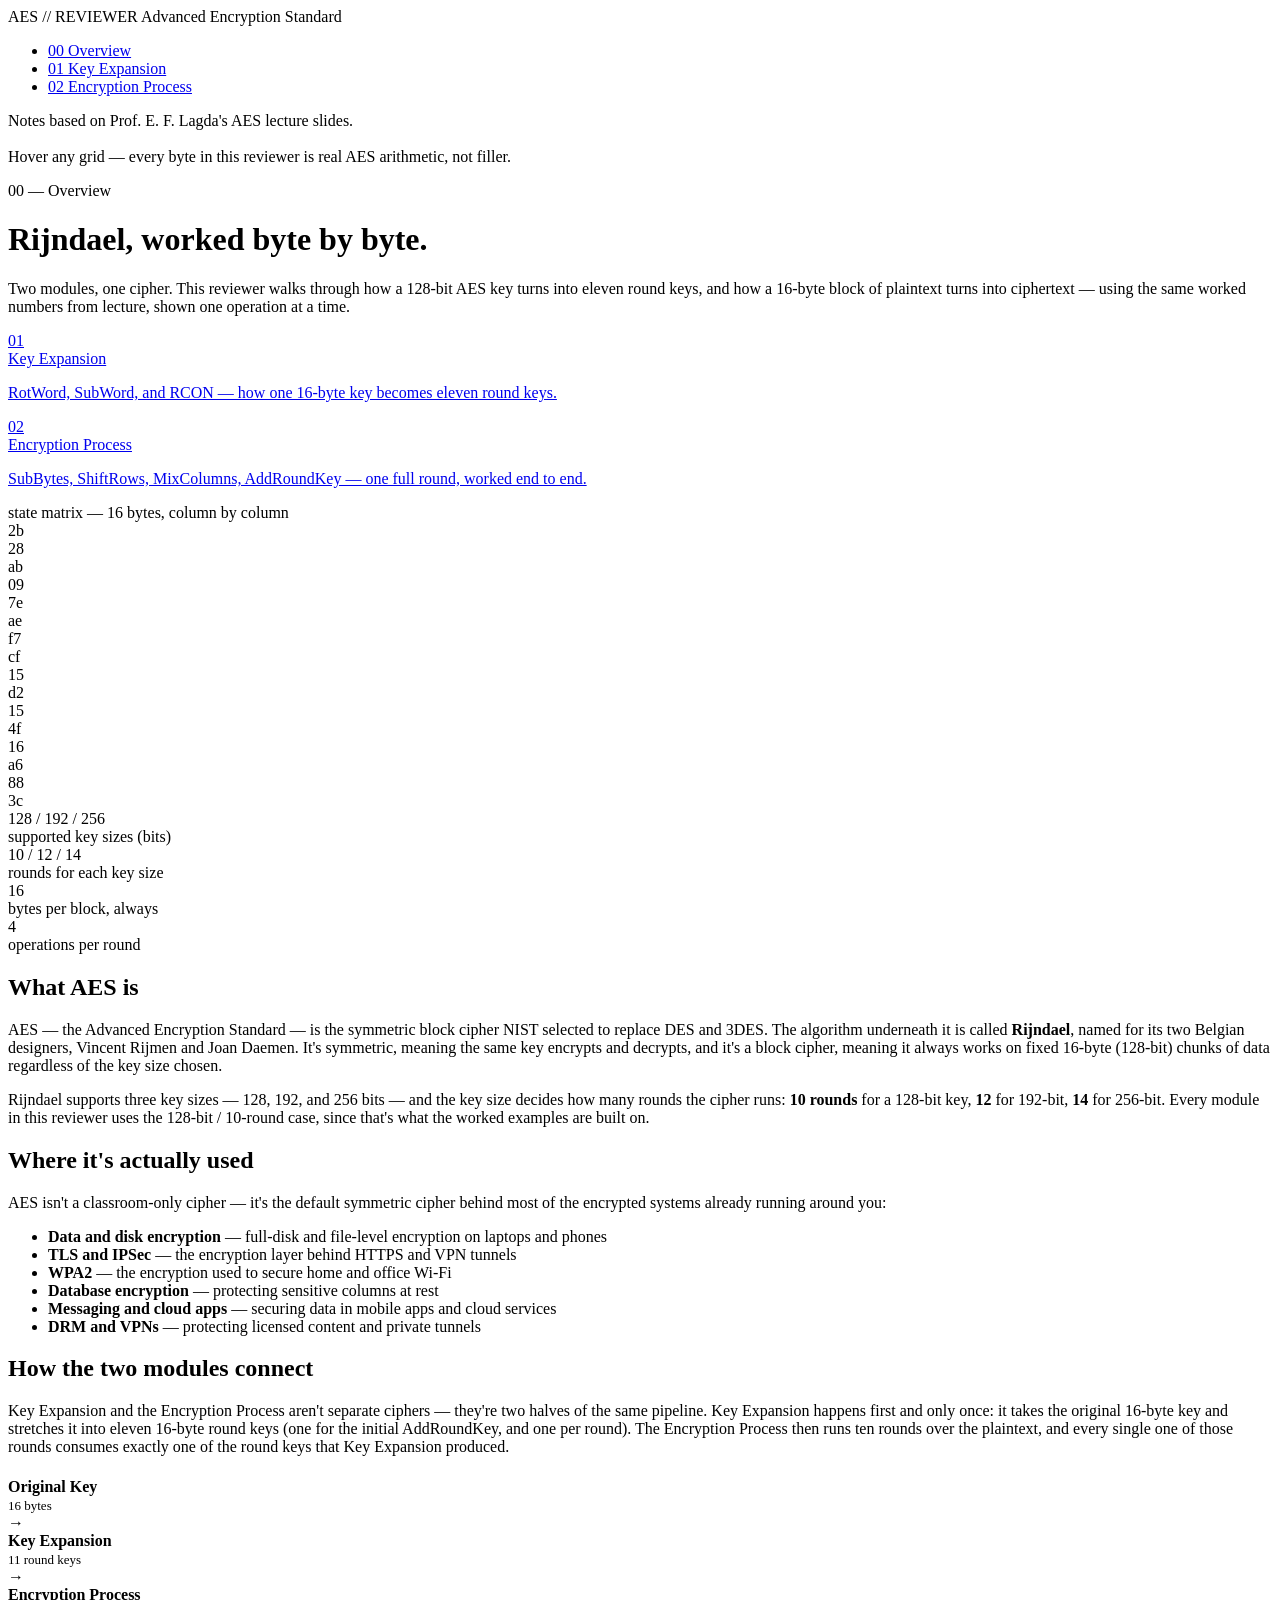
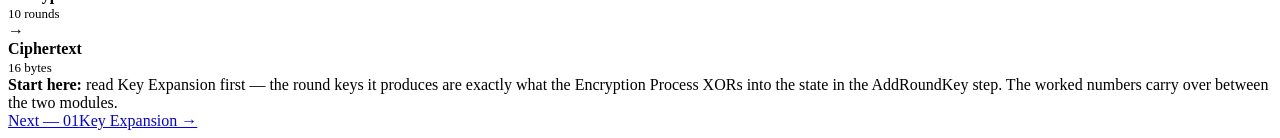
==== index.html @ e71edb17 "Create index.html" ====
<!DOCTYPE html>
<html lang="en">
<head>
<meta charset="UTF-8">
<meta name="viewport" content="width=device-width, initial-scale=1.0">
<title>AES Reviewer — Overview</title>
<link rel="stylesheet" href="styles.css">
</head>
<body>

<div class="shell">

  <aside class="sidebar">
    <span class="sidebar__mark">AES // REVIEWER</span>
    <span class="sidebar__sub">Advanced Encryption Standard</span>
    <nav aria-label="Modules">
      <ul>
        <li><a href="index.html" class="active"><span class="idx">00</span> Overview</a></li>
        <li><a href="key-expansion.html"><span class="idx">01</span> Key Expansion</a></li>
        <li><a href="encryption-process.html"><span class="idx">02</span> Encryption Process</a></li>
      </ul>
    </nav>
    <div class="sidebar__foot">
      Notes based on Prof. E. F. Lagda's AES lecture slides.<br><br>
      Hover any grid — every byte in this reviewer is real AES arithmetic, not filler.
    </div>
  </aside>

  <main>
    <div class="prose">
      <p class="eyebrow-plain">00 — Overview</p>
    </div>

    <div class="hero prose" style="max-width: 100%;">
      <div>
        <h1>Rijndael, worked byte by byte.</h1>
        <p class="lede">Two modules, one cipher. This reviewer walks through how a 128-bit AES key turns into eleven round keys, and how a 16-byte block of plaintext turns into ciphertext — using the same worked numbers from lecture, shown one operation at a time.</p>
        <div class="module-cards">
          <a class="mcard" href="key-expansion.html">
            <div class="mcard__num">01</div>
            <div class="mcard__title">Key Expansion</div>
            <p class="mcard__desc">RotWord, SubWord, and RCON — how one 16-byte key becomes eleven round keys.</p>
          </a>
          <a class="mcard" href="encryption-process.html">
            <div class="mcard__num">02</div>
            <div class="mcard__title">Encryption Process</div>
            <p class="mcard__desc">SubBytes, ShiftRows, MixColumns, AddRoundKey — one full round, worked end to end.</p>
          </a>
        </div>
      </div>

      <div class="hero-grid">
        <div class="hero-grid__label">state matrix — 16 bytes, column by column</div>
        <div class="state16" aria-hidden="true">
          <div class="cell">2b</div><div class="cell">28</div><div class="cell">ab</div><div class="cell">09</div>
          <div class="cell">7e</div><div class="cell">ae</div><div class="cell">f7</div><div class="cell">cf</div>
          <div class="cell">15</div><div class="cell">d2</div><div class="cell">15</div><div class="cell">4f</div>
          <div class="cell">16</div><div class="cell">a6</div><div class="cell">88</div><div class="cell">3c</div>
        </div>
      </div>
    </div>

    <div class="prose">
      <div class="fact-row">
        <div class="fact"><div class="fact__num">128 / 192 / 256</div><div class="fact__label">supported key sizes (bits)</div></div>
        <div class="fact"><div class="fact__num">10 / 12 / 14</div><div class="fact__label">rounds for each key size</div></div>
        <div class="fact"><div class="fact__num">16</div><div class="fact__label">bytes per block, always</div></div>
        <div class="fact"><div class="fact__num">4</div><div class="fact__label">operations per round</div></div>
      </div>

      <h2>What AES is</h2>
      <p>AES — the Advanced Encryption Standard — is the symmetric block cipher NIST selected to replace DES and 3DES. The algorithm underneath it is called <strong>Rijndael</strong>, named for its two Belgian designers, Vincent Rijmen and Joan Daemen. It's symmetric, meaning the same key encrypts and decrypts, and it's a block cipher, meaning it always works on fixed 16-byte (128-bit) chunks of data regardless of the key size chosen.</p>
      <p>Rijndael supports three key sizes — 128, 192, and 256 bits — and the key size decides how many rounds the cipher runs: <strong>10 rounds</strong> for a 128-bit key, <strong>12</strong> for 192-bit, <strong>14</strong> for 256-bit. Every module in this reviewer uses the 128-bit / 10-round case, since that's what the worked examples are built on.</p>

      <h2>Where it's actually used</h2>
      <p>AES isn't a classroom-only cipher — it's the default symmetric cipher behind most of the encrypted systems already running around you:</p>
      <ul class="plain">
        <li><strong>Data and disk encryption</strong> — full-disk and file-level encryption on laptops and phones</li>
        <li><strong>TLS and IPSec</strong> — the encryption layer behind HTTPS and VPN tunnels</li>
        <li><strong>WPA2</strong> — the encryption used to secure home and office Wi-Fi</li>
        <li><strong>Database encryption</strong> — protecting sensitive columns at rest</li>
        <li><strong>Messaging and cloud apps</strong> — securing data in mobile apps and cloud services</li>
        <li><strong>DRM and VPNs</strong> — protecting licensed content and private tunnels</li>
      </ul>

      <h2>How the two modules connect</h2>
      <p>Key Expansion and the Encryption Process aren't separate ciphers — they're two halves of the same pipeline. Key Expansion happens first and only once: it takes the original 16-byte key and stretches it into eleven 16-byte round keys (one for the initial AddRoundKey, and one per round). The Encryption Process then runs ten rounds over the plaintext, and every single one of those rounds consumes exactly one of the round keys that Key Expansion produced.</p>
      <div class="stage-row" style="margin-top: 22px;">
        <div><strong>Original Key</strong><br><span class="dim mono" style="font-size:13px;">16 bytes</span></div>
        <div class="op">→</div>
        <div><strong>Key Expansion</strong><br><span class="dim mono" style="font-size:13px;">11 round keys</span></div>
        <div class="op">→</div>
        <div><strong>Encryption Process</strong><br><span class="dim mono" style="font-size:13px;">10 rounds</span></div>
        <div class="op">→</div>
        <div><strong>Ciphertext</strong><br><span class="dim mono" style="font-size:13px;">16 bytes</span></div>
      </div>

      <div class="note"><strong>Start here:</strong> read Key Expansion first — the round keys it produces are exactly what the Encryption Process XORs into the state in the AddRoundKey step. The worked numbers carry over between the two modules.</div>

      <div class="page-nav">
        <span></span>
        <a class="next" href="key-expansion.html"><span class="lbl">Next — 01</span>Key Expansion →</a>
      </div>
    </div>
  </main>
</div>

</body>
</html>
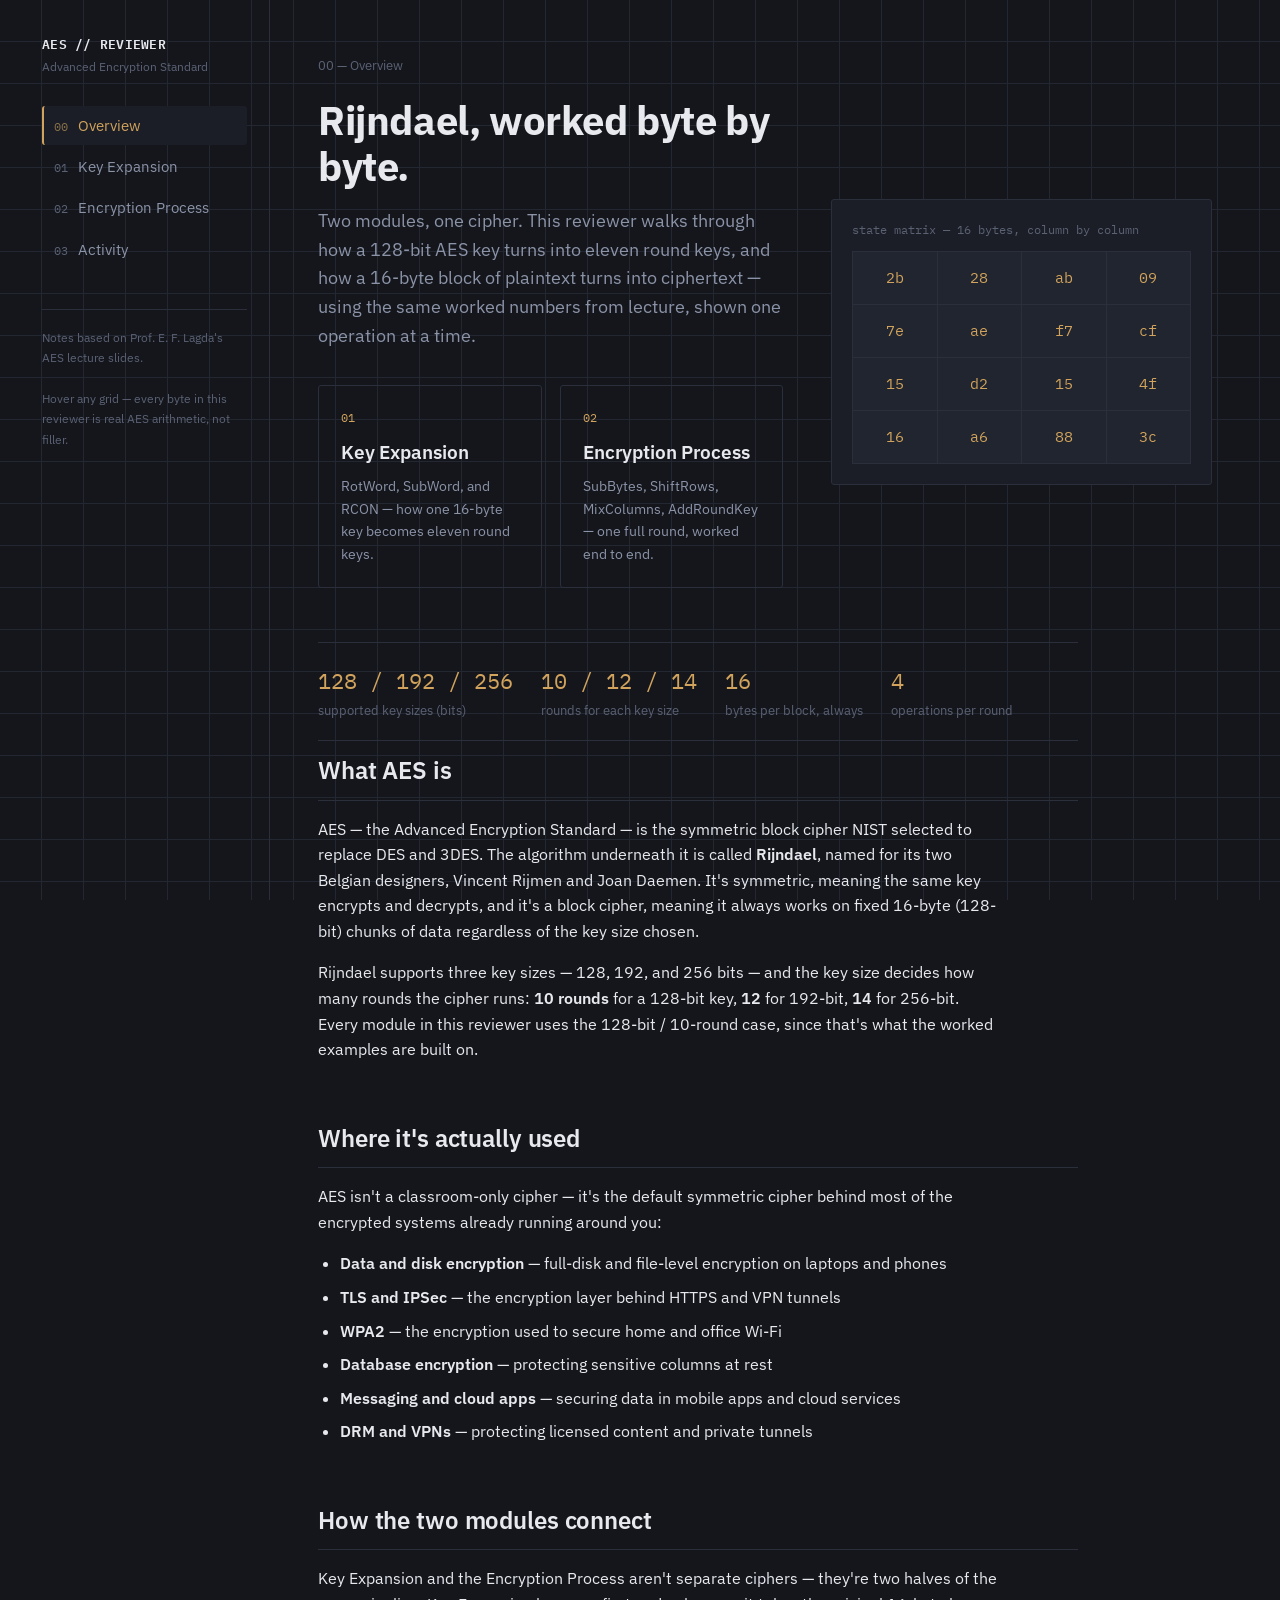
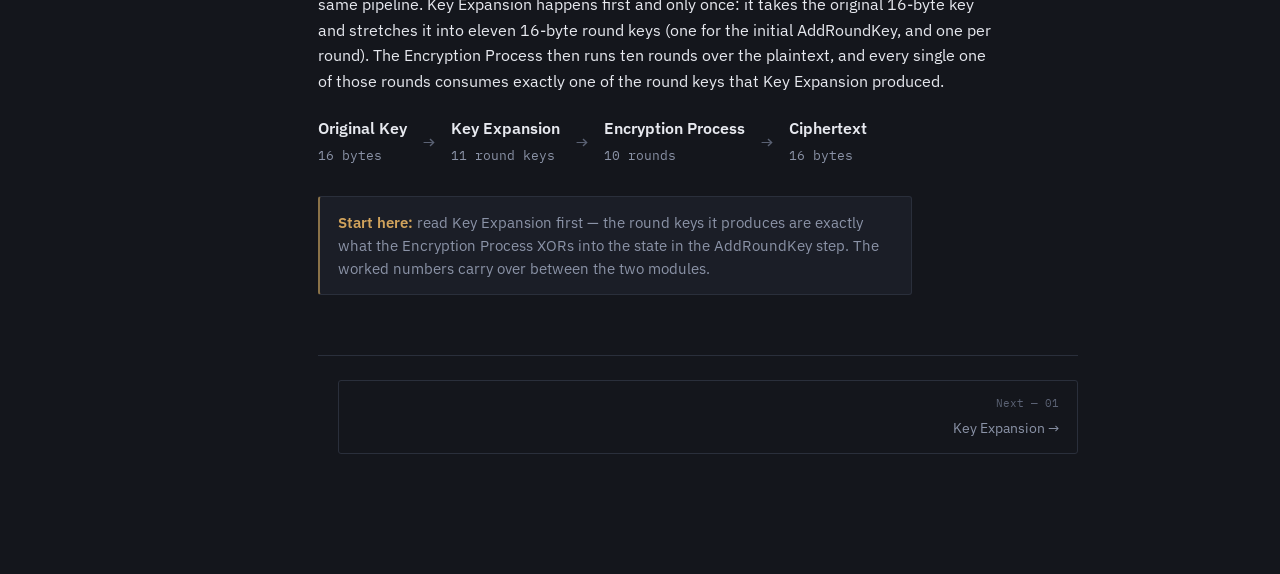
==== commit a39a3608: "Update index.html" ====
--- a/index.html
+++ b/index.html
@@ -18,6 +18,7 @@
         <li><a href="index.html" class="active"><span class="idx">00</span> Overview</a></li>
         <li><a href="key-expansion.html"><span class="idx">01</span> Key Expansion</a></li>
         <li><a href="encryption-process.html"><span class="idx">02</span> Encryption Process</a></li>
+        <li><a href="activity.html"><span class="idx">03</span> Activity</a></li>
       </ul>
     </nav>
     <div class="sidebar__foot">
--- a/styles.css
+++ b/styles.css
@@ -0,0 +1,561 @@
+/* ============================================================
+   AES Reviewer — shared stylesheet
+   Theme: dark "cipher register" — treats byte grids as the
+   literal visual subject matter instead of decoration.
+   ============================================================ */
+
+@import url('https://fonts.googleapis.com/css2?family=IBM+Plex+Sans:wght@400;500;600;700&family=IBM+Plex+Mono:wght@400;500;600;700&display=swap');
+
+:root{
+  --bg: #14161c;
+  --surface: #1b1e27;
+  --surface-2: #21252f;
+  --border: #2a2f3b;
+  --border-soft: #232732;
+  --text: #e7e9ef;
+  --text-dim: #8b93a7;
+  --text-faint: #5b6274;
+  --gold: #d1a35c;
+  --gold-dim: #8a7248;
+  --blue: #7ea3c9;
+  --blue-dim: #4d6b87;
+  --red: #c97b6a;
+  --radius: 3px;
+  --content-width: 760px;
+  --sidebar-width: 250px;
+}
+
+*, *::before, *::after{ box-sizing: border-box; }
+
+html{ scroll-behavior: smooth; }
+
+body{
+  margin: 0;
+  background: var(--bg);
+  color: var(--text);
+  font-family: 'IBM Plex Sans', system-ui, sans-serif;
+  font-size: 16px;
+  line-height: 1.6;
+  -webkit-font-smoothing: antialiased;
+}
+
+/* Subtle graph-paper texture on the base background */
+body{
+  background-image:
+    linear-gradient(var(--border-soft) 1px, transparent 1px),
+    linear-gradient(90deg, var(--border-soft) 1px, transparent 1px);
+  background-size: 42px 42px;
+  background-position: -1px -1px;
+  background-attachment: fixed;
+}
+
+a{ color: var(--gold); text-decoration: none; }
+a:hover{ text-decoration: underline; }
+a:focus-visible, button:focus-visible, summary:focus-visible{
+  outline: 2px solid var(--gold);
+  outline-offset: 3px;
+}
+
+code, .mono{ font-family: 'IBM Plex Mono', monospace; }
+
+/* ---------- layout shell ---------- */
+
+.shell{
+  display: flex;
+  min-height: 100vh;
+  max-width: 1240px;
+  margin: 0 auto;
+}
+
+.sidebar{
+  flex: 0 0 var(--sidebar-width);
+  padding: 34px 22px;
+  border-right: 1px solid var(--border);
+  position: sticky;
+  top: 0;
+  align-self: flex-start;
+  height: 100vh;
+  overflow-y: auto;
+}
+
+.sidebar__mark{
+  display: block;
+  font-family: 'IBM Plex Mono', monospace;
+  font-weight: 600;
+  font-size: 13px;
+  letter-spacing: 0.02em;
+  color: var(--text);
+  margin-bottom: 2px;
+}
+.sidebar__sub{
+  display: block;
+  font-size: 12px;
+  color: var(--text-faint);
+  margin-bottom: 30px;
+}
+
+.sidebar nav ul{
+  list-style: none;
+  margin: 0;
+  padding: 0;
+}
+.sidebar nav li{ margin-bottom: 2px; }
+.sidebar nav a{
+  display: flex;
+  align-items: baseline;
+  gap: 10px;
+  color: var(--text-dim);
+  font-size: 14.5px;
+  padding: 8px 10px;
+  border-radius: var(--radius);
+  border-left: 2px solid transparent;
+}
+.sidebar nav a .idx{
+  font-family: 'IBM Plex Mono', monospace;
+  font-size: 12px;
+  color: var(--text-faint);
+}
+.sidebar nav a:hover{
+  color: var(--text);
+  text-decoration: none;
+  background: var(--surface);
+}
+.sidebar nav a.active{
+  color: var(--gold);
+  border-left-color: var(--gold);
+  background: var(--surface);
+}
+.sidebar nav a.active .idx{ color: var(--gold-dim); }
+
+.sidebar__foot{
+  margin-top: 40px;
+  padding-top: 18px;
+  border-top: 1px solid var(--border);
+  font-size: 12px;
+  color: var(--text-faint);
+  line-height: 1.7;
+}
+
+main{
+  flex: 1;
+  min-width: 0;
+  padding: 56px 48px 120px;
+}
+
+.prose{ max-width: var(--content-width); }
+.wide{ max-width: 100%; }
+
+/* ---------- typography ---------- */
+
+.eyebrow-plain{
+  font-size: 13px;
+  color: var(--text-faint);
+  margin: 0 0 10px;
+}
+
+h1{
+  font-size: clamp(28px, 4vw, 40px);
+  line-height: 1.15;
+  margin: 0 0 14px;
+  font-weight: 700;
+  letter-spacing: -0.01em;
+}
+h2{
+  font-size: 24px;
+  margin: 56px 0 16px;
+  font-weight: 600;
+  letter-spacing: -0.005em;
+  padding-bottom: 10px;
+  border-bottom: 1px solid var(--border);
+}
+h2:first-of-type{ margin-top: 8px; }
+h3{
+  font-size: 17px;
+  margin: 30px 0 10px;
+  font-weight: 600;
+  color: var(--text);
+}
+p{ margin: 0 0 16px; color: var(--text); max-width: 68ch; }
+.lede{
+  font-size: 18px;
+  color: var(--text-dim);
+  max-width: 62ch;
+  margin-bottom: 34px;
+}
+ul.plain, ol.plain{ padding-left: 22px; margin: 0 0 16px; max-width: 66ch; }
+ul.plain li, ol.plain li{ margin-bottom: 8px; }
+strong{ color: var(--text); font-weight: 600; }
+.dim{ color: var(--text-dim); }
+
+hr.rule{
+  border: none;
+  border-top: 1px solid var(--border);
+  margin: 48px 0;
+}
+
+/* ---------- home hero ---------- */
+
+.hero{
+  display: grid;
+  grid-template-columns: 1.1fr 0.9fr;
+  gap: 48px;
+  align-items: center;
+  padding: 10px 0 20px;
+}
+@media (max-width: 900px){
+  .hero{ grid-template-columns: 1fr; }
+}
+
+.hero h1{ margin-bottom: 18px; }
+
+.hero-grid{
+  border: 1px solid var(--border);
+  background: var(--surface);
+  padding: 20px;
+  border-radius: var(--radius);
+}
+.hero-grid__label{
+  font-family: 'IBM Plex Mono', monospace;
+  font-size: 12px;
+  color: var(--text-faint);
+  margin-bottom: 12px;
+}
+.state16{
+  display: grid;
+  grid-template-columns: repeat(4, 1fr);
+  gap: 1px;
+  background: var(--border);
+  border: 1px solid var(--border);
+}
+.state16 .cell{
+  background: var(--surface-2);
+  font-family: 'IBM Plex Mono', monospace;
+  font-size: 15px;
+  color: var(--gold);
+  text-align: center;
+  padding: 14px 0;
+  transition: background 0.15s ease, color 0.15s ease;
+}
+.state16 .cell:hover{ background: var(--gold-dim); color: var(--bg); }
+
+.module-cards{
+  display: grid;
+  grid-template-columns: 1fr 1fr;
+  gap: 18px;
+  margin-top: 10px;
+}
+@media (max-width: 640px){ .module-cards{ grid-template-columns: 1fr; } }
+
+.mcard{
+  display: block;
+  border: 1px solid var(--border);
+  padding: 22px;
+  border-radius: var(--radius);
+  color: var(--text);
+}
+.mcard:hover{
+  text-decoration: none;
+  border-color: var(--gold-dim);
+  background: var(--surface);
+}
+.mcard__num{
+  font-family: 'IBM Plex Mono', monospace;
+  font-size: 12px;
+  color: var(--gold);
+  margin-bottom: 10px;
+}
+.mcard__title{ font-size: 19px; font-weight: 600; margin-bottom: 8px; }
+.mcard__desc{ font-size: 14px; color: var(--text-dim); margin-bottom: 0; }
+
+.fact-row{
+  display: flex;
+  flex-wrap: wrap;
+  gap: 28px;
+  margin: 34px 0 10px;
+  padding: 20px 0;
+  border-top: 1px solid var(--border);
+  border-bottom: 1px solid var(--border);
+}
+.fact{ min-width: 130px; }
+.fact__num{
+  font-family: 'IBM Plex Mono', monospace;
+  font-size: 22px;
+  color: var(--gold);
+}
+.fact__label{ font-size: 12.5px; color: var(--text-faint); margin-top: 2px; }
+
+/* ---------- step sequence ---------- */
+
+.steps{ counter-reset: step; margin: 20px 0 8px; max-width: 66ch; }
+.step{
+  position: relative;
+  padding: 4px 0 26px 44px;
+  border-left: 1px solid var(--border);
+  margin-left: 15px;
+}
+.step:last-child{ border-left-color: transparent; padding-bottom: 4px; }
+.step::before{
+  counter-increment: step;
+  content: counter(step);
+  position: absolute;
+  left: -15px;
+  top: 0;
+  width: 30px;
+  height: 30px;
+  border-radius: 50%;
+  border: 1px solid var(--gold-dim);
+  background: var(--bg);
+  color: var(--gold);
+  font-family: 'IBM Plex Mono', monospace;
+  font-size: 13px;
+  display: flex;
+  align-items: center;
+  justify-content: center;
+}
+.step h4{
+  margin: 4px 0 6px;
+  font-size: 16px;
+  font-weight: 600;
+  color: var(--text);
+}
+.step p{ margin-bottom: 6px; font-size: 15px; }
+
+/* ---------- byte grid / state matrix ---------- */
+
+.grid-block{
+  margin: 18px 0 30px;
+}
+.grid-block__cap{
+  font-family: 'IBM Plex Mono', monospace;
+  font-size: 12.5px;
+  color: var(--text-faint);
+  margin-bottom: 8px;
+}
+.grid4{
+  display: inline-grid;
+  grid-template-columns: repeat(4, 44px);
+  gap: 1px;
+  background: var(--border);
+  border: 1px solid var(--border);
+  vertical-align: middle;
+}
+.grid4.grid4--word{ grid-template-columns: 44px; }
+.grid4 .c{
+  background: var(--surface-2);
+  font-family: 'IBM Plex Mono', monospace;
+  font-size: 14px;
+  text-align: center;
+  padding: 9px 0;
+  color: var(--text);
+}
+.grid4 .c.g{ color: var(--gold); }
+.grid4 .c.b{ color: var(--blue); }
+.grid4 .c.r{ color: var(--red); }
+
+.stage-row{
+  display: flex;
+  flex-wrap: wrap;
+  align-items: center;
+  gap: 16px;
+  margin: 6px 0 28px;
+}
+.stage-row .op{
+  font-family: 'IBM Plex Mono', monospace;
+  color: var(--text-faint);
+  font-size: 20px;
+}
+.stage-row figure{ margin: 0; }
+.stage-row figcaption{
+  font-family: 'IBM Plex Mono', monospace;
+  font-size: 12px;
+  color: var(--text-faint);
+  margin-top: 8px;
+  text-align: center;
+}
+
+/* horizontal 16-byte strip, used for plaintext/key/output lines */
+.bytestrip{
+  display: flex;
+  flex-wrap: wrap;
+  gap: 1px;
+  background: var(--border);
+  border: 1px solid var(--border);
+  width: max-content;
+  max-width: 100%;
+}
+.bytestrip .c{
+  background: var(--surface-2);
+  font-family: 'IBM Plex Mono', monospace;
+  font-size: 13.5px;
+  padding: 8px 10px;
+  color: var(--text);
+}
+.bytestrip .c.g{ color: var(--gold); }
+
+/* ---------- worked-math block ---------- */
+
+.workblock{
+  background: var(--surface);
+  border: 1px solid var(--border);
+  border-left: 2px solid var(--blue-dim);
+  padding: 16px 20px;
+  border-radius: var(--radius);
+  margin: 14px 0 26px;
+  font-family: 'IBM Plex Mono', monospace;
+  font-size: 14px;
+  line-height: 1.9;
+  overflow-x: auto;
+}
+.workblock .l{ color: var(--text-dim); }
+.workblock .res{ color: var(--gold); }
+
+/* ---------- s-box / rcon tables ---------- */
+
+.tablewrap{
+  overflow-x: auto;
+  margin: 10px 0 30px;
+  border: 1px solid var(--border);
+  border-radius: var(--radius);
+}
+table.hexref{
+  border-collapse: collapse;
+  font-family: 'IBM Plex Mono', monospace;
+  font-size: 12.5px;
+  width: 100%;
+}
+table.hexref th, table.hexref td{
+  padding: 7px 9px;
+  text-align: center;
+  border-bottom: 1px solid var(--border-soft);
+  border-right: 1px solid var(--border-soft);
+  white-space: nowrap;
+}
+table.hexref th{
+  background: var(--surface-2);
+  color: var(--text-faint);
+  font-weight: 500;
+}
+table.hexref td{ background: var(--surface); color: var(--text); }
+table.hexref tr td:first-child, table.hexref tr th:first-child{
+  background: var(--surface-2);
+  color: var(--text-faint);
+  font-weight: 500;
+}
+table.hexref td:last-child, table.hexref th:last-child{ border-right: none; }
+
+/* ---------- callouts ---------- */
+
+.note{
+  border: 1px solid var(--border);
+  border-left: 2px solid var(--gold-dim);
+  background: var(--surface);
+  padding: 14px 18px;
+  border-radius: var(--radius);
+  margin: 20px 0 28px;
+  font-size: 14.5px;
+  color: var(--text-dim);
+  max-width: 66ch;
+}
+.note strong{ color: var(--gold); }
+
+/* ---------- practice / reveal ---------- */
+
+details.practice{
+  border: 1px solid var(--border);
+  border-radius: var(--radius);
+  margin: 20px 0 30px;
+  background: var(--surface);
+}
+details.practice summary{
+  cursor: pointer;
+  padding: 15px 20px;
+  font-weight: 600;
+  font-size: 14.5px;
+  color: var(--text);
+  list-style: none;
+  display: flex;
+  align-items: center;
+  justify-content: space-between;
+}
+details.practice summary::-webkit-details-marker{ display: none; }
+details.practice summary::after{
+  content: "show worked answer";
+  font-family: 'IBM Plex Mono', monospace;
+  font-size: 11px;
+  color: var(--gold);
+  font-weight: 400;
+  text-transform: none;
+}
+details.practice[open] summary::after{ content: "hide worked answer"; }
+details.practice .practice-body{
+  padding: 4px 20px 22px;
+  border-top: 1px solid var(--border);
+}
+
+/* ---------- formula list ---------- */
+
+.formula-list{
+  font-family: 'IBM Plex Mono', monospace;
+  font-size: 14px;
+  background: var(--surface);
+  border: 1px solid var(--border);
+  border-radius: var(--radius);
+  padding: 16px 20px;
+  margin: 14px 0 28px;
+  line-height: 2;
+  color: var(--text-dim);
+  overflow-x: auto;
+}
+.formula-list .b{ color: var(--gold); }
+
+/* ---------- footer nav between pages ---------- */
+
+.page-nav{
+  display: flex;
+  justify-content: space-between;
+  gap: 20px;
+  margin-top: 60px;
+  padding-top: 24px;
+  border-top: 1px solid var(--border);
+}
+.page-nav a{
+  border: 1px solid var(--border);
+  padding: 14px 18px;
+  border-radius: var(--radius);
+  color: var(--text-dim);
+  font-size: 14px;
+  flex: 1;
+}
+.page-nav a:hover{ border-color: var(--gold-dim); color: var(--text); text-decoration: none; }
+.page-nav a.next{ text-align: right; }
+.page-nav a span.lbl{
+  display: block;
+  font-family: 'IBM Plex Mono', monospace;
+  font-size: 11px;
+  color: var(--text-faint);
+  margin-bottom: 4px;
+}
+
+/* ---------- mobile ---------- */
+
+@media (max-width: 860px){
+  .shell{ flex-direction: column; }
+  .sidebar{
+    position: relative;
+    height: auto;
+    width: 100%;
+    border-right: none;
+    border-bottom: 1px solid var(--border);
+    padding: 22px 20px;
+  }
+  .sidebar nav ul{ display: flex; flex-wrap: wrap; gap: 4px; }
+  .sidebar__foot{ display: none; }
+  main{ padding: 36px 20px 80px; }
+  .grid4{ grid-template-columns: repeat(4, 38px); }
+  .grid4 .c{ font-size: 12.5px; padding: 7px 0; }
+}
+
+@media (prefers-reduced-motion: reduce){
+  html{ scroll-behavior: auto; }
+  *{ transition: none !important; }
+}
